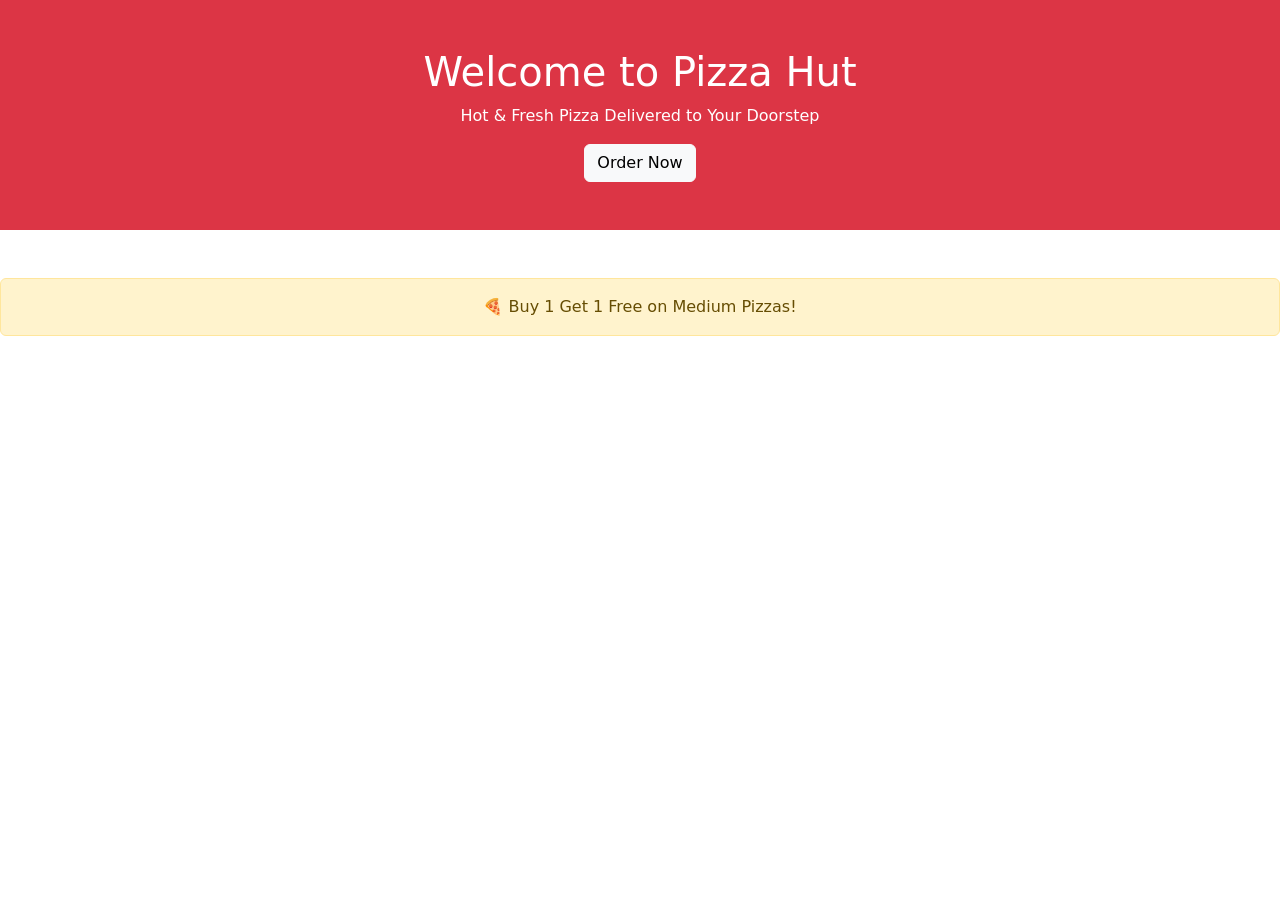
==== home.html @ 3b434f52 "Initial Pizza Hut project" ====
<!DOCTYPE html>
<html lang="en">
<head>
    <meta charset="UTF-8">
    <meta name="viewport" content="width=device-width, initial-scale=1.0">
    <title>Home</title>
    <link
      rel="stylesheet"
      href="https://cdn.jsdelivr.net/npm/bootstrap@5.3.8/dist/css/bootstrap.min.css"
    />
</head>
<body>
    <div class="bg-danger text-white text-center p-5">
    <h1>Welcome to Pizza Hut</h1>
    <p>Hot & Fresh Pizza Delivered to Your Doorstep</p>
    <button class="btn btn-light">Order Now</button>
</div>
<div class="alert alert-warning text-center mt-5">
    🍕 Buy 1 Get 1 Free on Medium Pizzas!
</div>
    <script src="https://cdn.jsdelivr.net/npm/bootstrap@5.3.8/dist/js/bootstrap.bundle.min.js"></script>
  
</body>
</html>
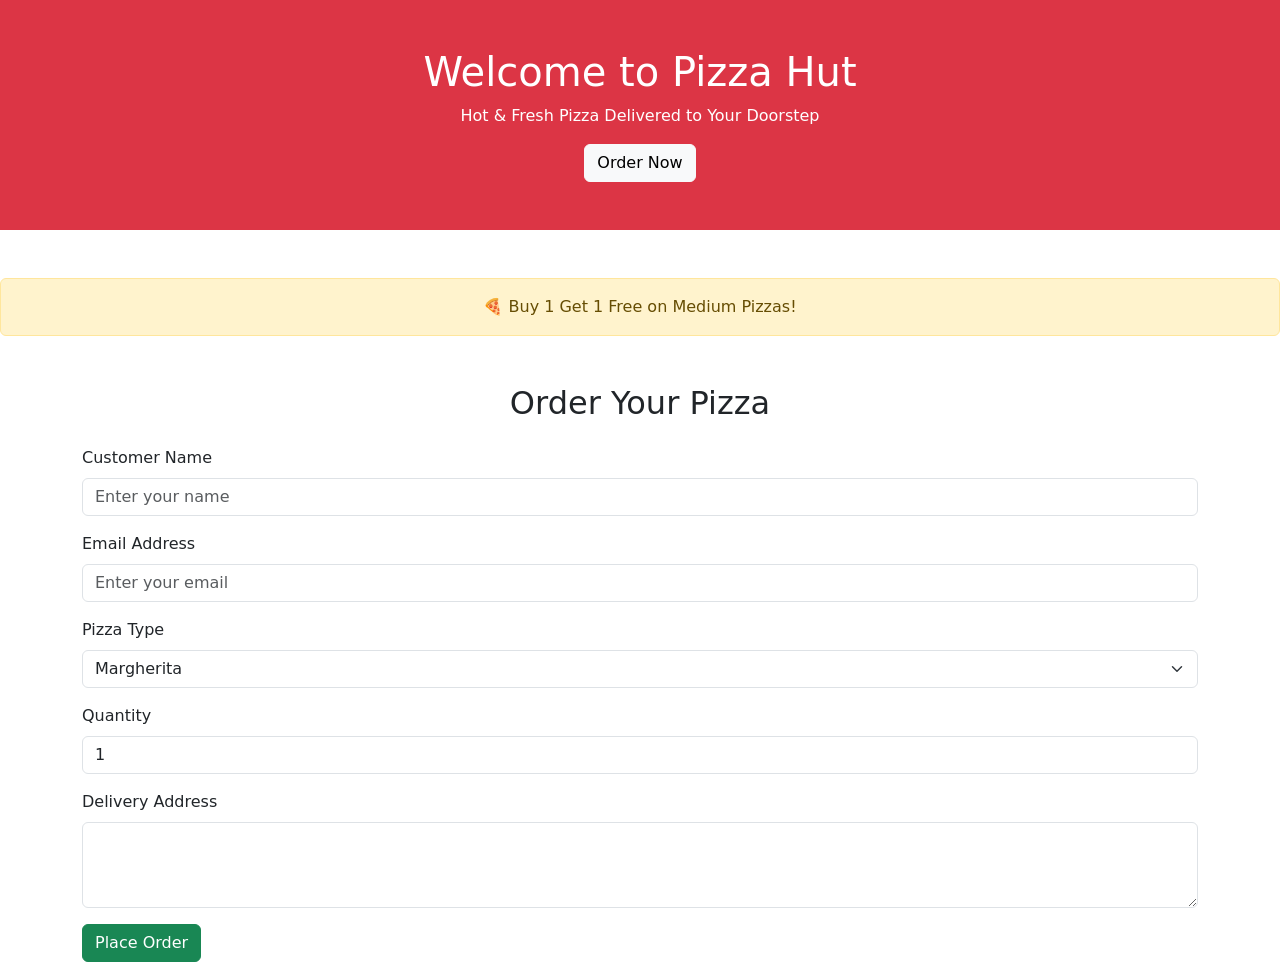
==== commit 93ba5eb7: "Added image to title" ====
--- a/home.html
+++ b/home.html
@@ -19,6 +19,44 @@
     🍕 Buy 1 Get 1 Free on Medium Pizzas!
 </div>
     <script src="https://cdn.jsdelivr.net/npm/bootstrap@5.3.8/dist/js/bootstrap.bundle.min.js"></script>
-  
+  <div class="container mt-5">
+    <h2 class="text-center mb-4">Order Your Pizza</h2>
+
+    <form>
+        <div class="mb-3">
+            <label class="form-label">Customer Name</label>
+            <input type="text" class="form-control" placeholder="Enter your name">
+        </div>
+
+        <div class="mb-3">
+            <label class="form-label">Email Address</label>
+            <input type="email" class="form-control" placeholder="Enter your email">
+        </div>
+
+        <div class="mb-3">
+            <label class="form-label">Pizza Type</label>
+            <select class="form-select">
+                <option>Margherita</option>
+                <option>Farmhouse</option>
+                <option>Pepperoni</option>
+                <option>Veg Supreme</option>
+            </select>
+        </div>
+
+        <div class="mb-3">
+            <label class="form-label">Quantity</label>
+            <input type="number" class="form-control" min="1" value="1">
+        </div>
+
+        <div class="mb-3">
+            <label class="form-label">Delivery Address</label>
+            <textarea class="form-control" rows="3"></textarea>
+        </div>
+
+        <button type="submit" class="btn btn-success">
+            Place Order
+        </button>
+    </form>
+</div>
 </body>
 </html>
